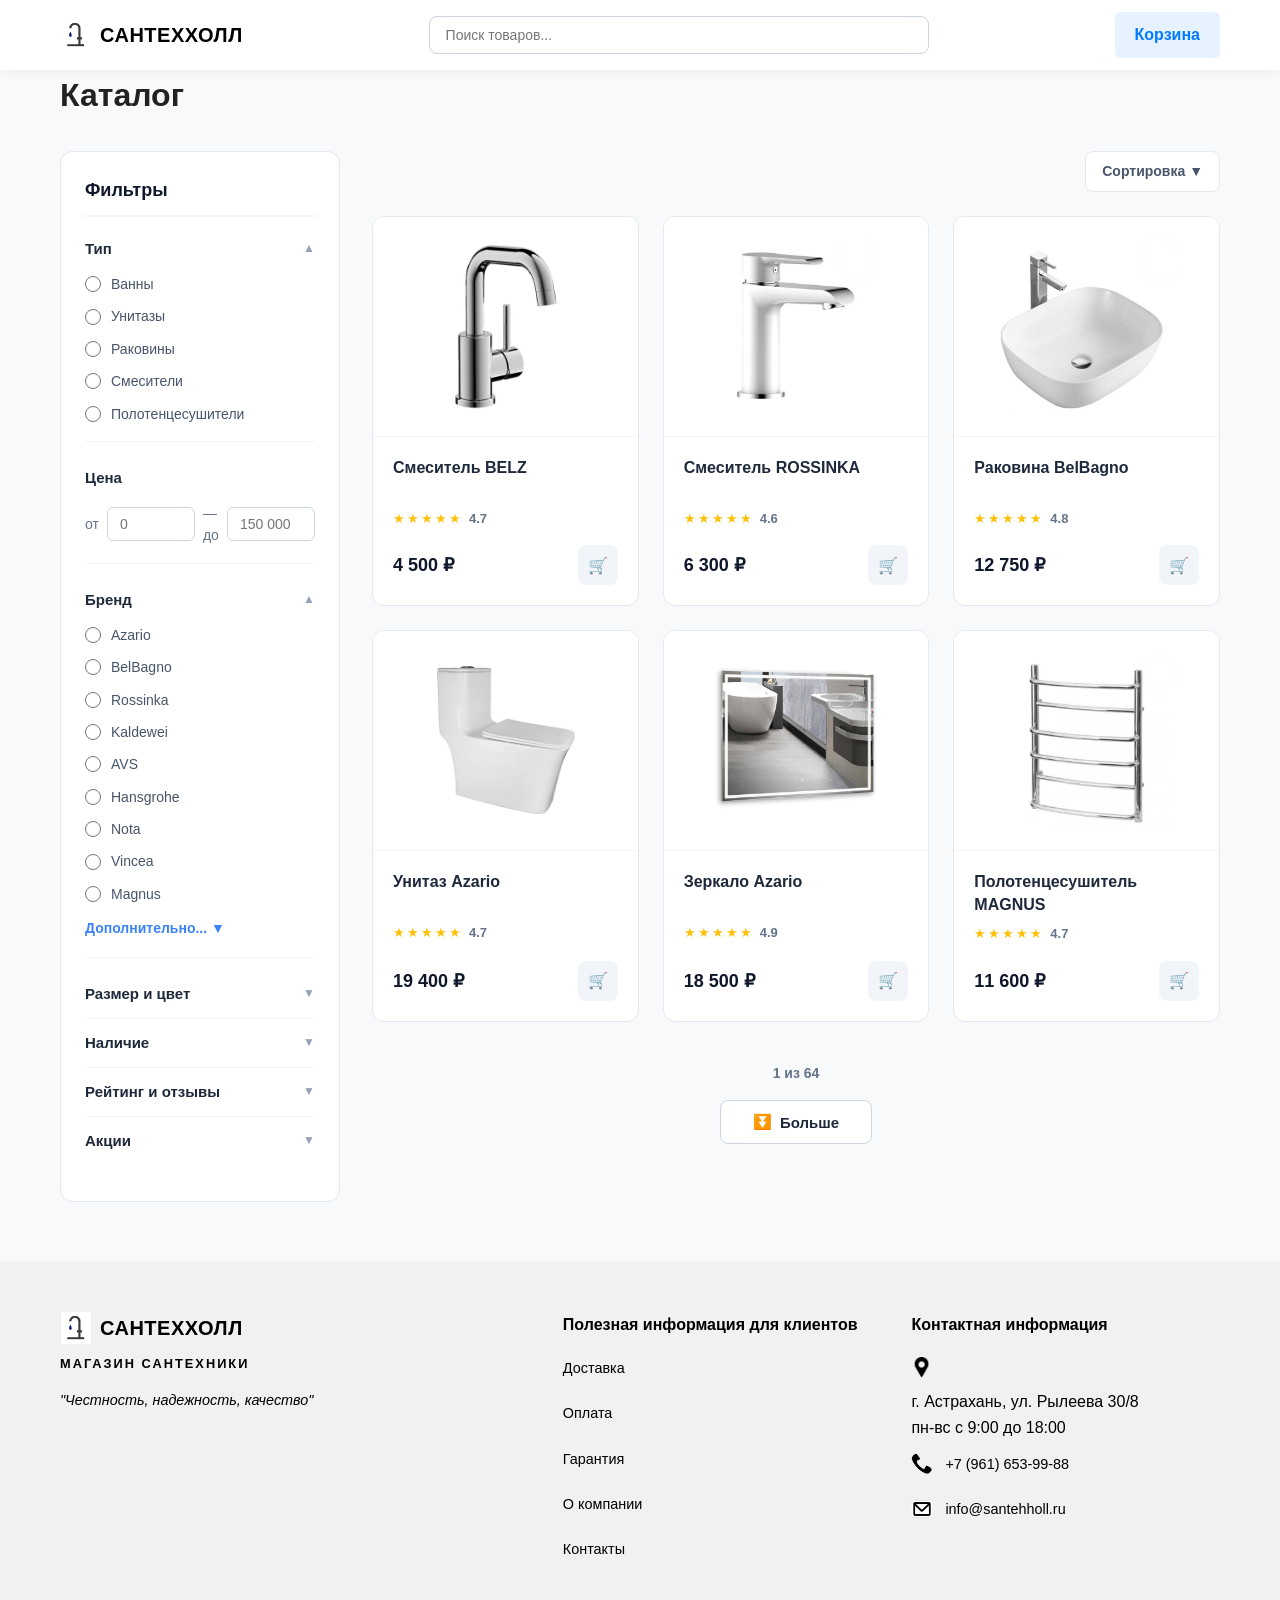
==== САНТЕХХОЛЛ/Каталог.html @ c67b384a "Add files via upload" ====
<!DOCTYPE html>
<html lang="ru">
<head>
    <meta charset="UTF-8">
    <meta name="viewport" content="width=device-width, initial-scale=1.0">
    <title>Каталог - Сантеххолл</title>
    <link rel="stylesheet" href="style.css">
</head>
<body>

    <header class="header">
        <div class="container header-inner">
            <div class="logo">
               <img src="images/Лого магазина.png" class="logo-icon" alt="Логотип">
               <span>САНТЕХХОЛЛ</span>
            </div>
            <div class="search-bar">
                <input type="text" placeholder="Поиск товаров...">
            </div>
            <a href="#" class="btn btn-cart">Корзина</a>
        </div>
    </header>

    <main class="container catalog-page">
        <h1 class="page-title">Каталог</h1>

        <div class="catalog-layout">
            <aside class="sidebar">
                <h2 class="sidebar-title">Фильтры</h2>

                <div class="filter-group">
                    <div class="filter-header">
                        <h3>Тип</h3>
                        <span class="toggle-icon">▲</span>
                    </div>
                    <ul class="filter-list">
                        <li><label><input type="radio" name="type"> Ванны</label></li>
                        <li><label><input type="radio" name="type"> Унитазы</label></li>
                        <li><label><input type="radio" name="type"> Раковины</label></li>
                        <li><label><input type="radio" name="type"> Смесители</label></li>
                        <li><label><input type="radio" name="type"> Полотенцесушители</label></li>
                    </ul>
                </div>

                <div class="filter-group">
                    <div class="filter-header">
                        <h3>Цена</h3>
                    </div>
                    <div class="price-inputs">
                        <span>от</span>
                        <input type="text" class="price-input" placeholder="0">
                        <span>— до</span>
                        <input type="text" class="price-input" placeholder="150 000">
                    </div>
                </div>

                <div class="filter-group">
                    <div class="filter-header">
                        <h3>Бренд</h3>
                        <span class="toggle-icon">▲</span>
                    </div>
                    <ul class="filter-list">
                        <li><label><input type="radio" name="brand"> Azario</label></li>
                        <li><label><input type="radio" name="brand"> BelBagno</label></li>
                        <li><label><input type="radio" name="brand"> Rossinka</label></li>
                        <li><label><input type="radio" name="brand"> Kaldewei</label></li>
                        <li><label><input type="radio" name="brand"> AVS</label></li>
                        <li><label><input type="radio" name="brand"> Hansgrohe</label></li>
                        <li><label><input type="radio" name="brand"> Nota</label></li>
                        <li><label><input type="radio" name="brand"> Vincea</label></li>
                        <li><label><input type="radio" name="brand"> Magnus</label></li>
                    </ul>
                    <a href="#" class="more-link">Дополнительно... ▼</a>
                </div>

                <div class="filter-group collapsed">
                    <div class="filter-header">
                        <h3>Размер и цвет</h3>
                        <span class="toggle-icon">▼</span>
                    </div>
                </div>
                <div class="filter-group collapsed">
                    <div class="filter-header">
                        <h3>Наличие</h3>
                        <span class="toggle-icon">▼</span>
                    </div>
                </div>
                <div class="filter-group collapsed">
                    <div class="filter-header">
                        <h3>Рейтинг и отзывы</h3>
                        <span class="toggle-icon">▼</span>
                    </div>
                </div>
                <div class="filter-group collapsed">
                    <div class="filter-header">
                        <h3>Акции</h3>
                        <span class="toggle-icon">▼</span>
                    </div>
                </div>
            </aside>

            <section class="content">
                <div class="content-header">
                    <div class="sorting">
                        Сортировка <span class="sort-icon">▼</span>
                    </div>
                </div>

                <div class="products-grid">
                    
                    <div class="product-card">
                        <img src="images/смеситель belz.png" class="product-img" alt="Смеситель BELZ">
                        <div class="product-info">
                            <div class="product-title">Смеситель BELZ</div>
                            <div class="product-rating"><span class="stars">★★★★★</span> <span class="rating-val">4.7</span></div>
                            <div class="product-bottom">
                                <div class="product-price">4 500 ₽</div>
                                <button class="cart-icon">🛒</button>
                            </div>
                        </div>
                    </div>
                    
                    <div class="product-card">
                        <img src="images/смеситель rosinka.png" class="product-img" alt="Смеситель ROSSINKA">
                        <div class="product-info">
                            <div class="product-title">Смеситель ROSSINKA</div>
                            <div class="product-rating"><span class="stars">★★★★★</span> <span class="rating-val">4.6</span></div>
                            <div class="product-bottom">
                                <div class="product-price">6 300 ₽</div>
                                <button class="cart-icon">🛒</button>
                            </div>
                        </div>
                    </div>

                    <div class="product-card">
                        <img src="images/раковина belbagno.png" class="product-img" alt="Раковина BelBagno">
                        <div class="product-info">
                            <div class="product-title">Раковина BelBagno</div>
                            <div class="product-rating"><span class="stars">★★★★★</span> <span class="rating-val">4.8</span></div>
                            <div class="product-bottom">
                                <div class="product-price">12 750 ₽</div>
                                <button class="cart-icon">🛒</button>
                            </div>
                        </div>
                    </div>

                    <div class="product-card">
                        <img src="images/унитаз azario 2.png" class="product-img" alt="Унитаз Azario">
                        <div class="product-info">
                            <div class="product-title">Унитаз Azario</div>
                            <div class="product-rating"><span class="stars">★★★★★</span> <span class="rating-val">4.7</span></div>
                            <div class="product-bottom">
                                <div class="product-price">19 400 ₽</div>
                                <button class="cart-icon">🛒</button>
                            </div>
                        </div>
                    </div>

                    <div class="product-card">
                        <img src="images/зеркало azario.png" class="product-img" alt="Зеркало Azario">
                        <div class="product-info">
                            <div class="product-title">Зеркало Azario</div>
                            <div class="product-rating"><span class="stars">★★★★★</span> <span class="rating-val">4.9</span></div>
                            <div class="product-bottom">
                                <div class="product-price">18 500 ₽</div>
                                <button class="cart-icon">🛒</button>
                            </div>
                        </div>
                    </div>

                    <div class="product-card">
                        <img src="images/полотенцесушитель magnus.png" class="product-img" alt="Полотенцесушитель MAGNUS">
                        <div class="product-info">
                            <div class="product-title">Полотенцесушитель MAGNUS</div>
                            <div class="product-rating"><span class="stars">★★★★★</span> <span class="rating-val">4.7</span></div>
                            <div class="product-bottom">
                                <div class="product-price">11 600 ₽</div>
                                <button class="cart-icon">🛒</button>
                            </div>
                        </div>
                    </div>
                </div>

                <div class="pagination-info">1 из 64</div>
                <div class="load-more-container">
                    <button class="btn-load-more">
                        <span class="load-more-icon">⏬</span> Больше
                    </button>
                </div>
            </section>
        </div>
    </main>

    <footer class="footer">
        <div class="container footer-inner">
            <div class="footer-brand">
                <div class="logo">
                    <img src="images/Лого магазина.png" class="logo-icon" alt="Логотип"> САНТЕХХОЛЛ
                </div>
                <p class="brand-desc">МАГАЗИН САНТЕХНИКИ</p>
                <p class="brand-quote">"Честность, надежность, качество"</p>
            </div>
            <div class="footer-links">
                <h4>Полезная информация для клиентов</h4>
                <ul>
                    <li><a href="#">Доставка</a></li>
                    <li><a href="#">Оплата</a></li>
                    <li><a href="#">Гарантия</a></li>
                    <li><a href="#">О компании</a></li>
                    <li><a href="#">Контакты</a></li>
                </ul>
            </div>
            <div class="footer-contacts">
                <h4>Контактная информация</h4>
                <ul>
                    <img src="images/значок 1.png" class="contact-icon" alt="Адрес">
    г. Астрахань, ул. Рылеева 30/8<br>пн-вс с 9:00 до 18:00
</li>
<li>
    <img src="images/значок 2.png" class="contact-icon" alt="Телефон">
    +7 (961) 653-99-88
</li>
<li>
    <img src="images/значок 3.png" class="contact-icon" alt="Email">
    info@santehholl.ru
</li>
                </ul>
            </div>
        </div>
    </footer>

    <script src="scripts.js"></script>
</body>
</html>
---- САНТЕХХОЛЛ/style.css ----
/* Блок 1 - Главная страница */
/* ОБЩИЕ СТИЛИ И СБРОС НАСТРОЕК */
* {
    margin: 0;
    padding: 0;
    box-sizing: border-box;
    font-family: 'Segoe UI', Tahoma, Geneva, Verdana, sans-serif;
}

body {
    background-color: #f8fafc;
    color: #334155;
    line-height: 1.5;
}

a {
    text-decoration: none;
    color: inherit;
    transition: color 0.2s ease;
}

ul {
    list-style: none;
}

.container {
    max-width: 1200px;
    margin: 0 auto;
    padding: 0 20px;
}

/* ШАПКА САЙТА */
.header {
    background-color: #ffffff;
    box-shadow: 0 1px 3px rgba(0, 0, 0, 0.05);
    position: sticky;
    top: 0;
    z-index: 100;
}

.header-inner {
    display: flex;
    justify-content: space-between;
    align-items: center;
    height: 80px;
}

.logo {
    display: flex;
    align-items: center;
    gap: 10px;
    font-size: 20px;
    font-weight: 800;
    color: #000000;
    letter-spacing: 0.5px;
}

.logo-icon {
    width: 32px;
    height: 32px;
    object-fit: contain;
}

.nav {
    display: flex;
    gap: 50px;
}

.nav a {
    font-weight: 500;
    color: #475569;
}

.nav a:hover {
    color: #3b82f6;
}

.btn {
    display: inline-flex;
    align-items: center;
    justify-content: center;
    padding: 10px 20px;
    border-radius: 6px;
    font-weight: 600;
    cursor: pointer;
    border: none;
    transition: all 0.2s ease;
}

.btn-cart {
    background-color: #3b82f6;
    color: #ffffff;
}

.btn-cart:hover {
    background-color: #2563eb;
    transform: translateY(-1px);
}

/* ГЛАВНЫЙ БАННЕР */
.hero {
    margin-top: 30px;
    margin-bottom: 40px;
    height: 350px;
    background-image: url('images/баннер.png');
    background-size: cover;
    background-position: center;
    background-repeat: no-repeat;
    border-radius: 12px;
    display: flex;
    align-items: center;
    padding: 40px;
}

.hero-content {
    max-width: 450px;
    color: #ffffff;
}

.hero-content h1 {
    font-size: 42px;
    font-weight: 800;
    margin-bottom: 20px;
    line-height: 1.2;
}

.btn-light {
    background-color: #ffffff;
    color: #1e3a8a;
}

.btn-light:hover {
    background-color: #f1f5f9;
    box-shadow: 0 4px 12px rgba(255, 255, 255, 0.2);
}

/* КАТЕГОРИИ ТОВАРОВ */
.categories {
    display: grid;
    grid-template-columns: repeat(6, 1fr);
    gap: 15px;
    margin-bottom: 50px;
}

.category-card {
    background-color: #ffffff;
    border: 1px solid #e2e8f0;
    border-radius: 10px;
    text-align: center;
    cursor: pointer;
    transition: all 0.2s ease;
    overflow: hidden;
    display: flex;
    flex-direction: column;
    justify-content: space-between;
    padding: 0 0 12px 0;
    aspect-ratio: 1 / 1;
}

.category-card:hover {
    border-color: #3b82f6;
    box-shadow: 0 4px 12px rgba(59, 130, 246, 0.08);
    transform: translateY(-2px);
}

.category-img {
    width: 100%;
    height: 75%;
    object-fit: cover;
    background-color: #f8fafc;
}

.category-card span {
    font-size: 14px;
    font-weight: 600;
    color: #1e293b;
    padding: 0 5px;
    display: block;
}

/* ГЛАВНАЯ СТРАНИЦА - СЕКЦИИ ТОВАРОВ */
.products-section {
    margin-bottom: 50px;
}

.frequently-bought {
    background-color: #3b82f6;
    padding: 35px 30px;
    border-radius: 12px;
    margin-bottom: 50px;
}

.section-title {
    font-size: 24px;
    font-weight: 700;
    color: #0f172a;
    margin-bottom: 25px;
}

.frequently-bought .section-title {
    color: #ffffff;
}

.products-section .products-grid {
    display: grid;
    grid-template-columns: repeat(4, 1fr);
    gap: 24px;
}

.frequently-bought .products-grid {
    display: grid;
    grid-template-columns: repeat(4, 1fr);
    gap: 24px;
}

.product-card {
    background-color: #ffffff;
    border: 1px solid #e2e8f0;
    border-radius: 12px;
    overflow: hidden;
    display: flex;
    flex-direction: column;
    transition: all 0.3s ease;
}

.product-card-link {
    text-decoration: none;
    color: inherit;
    display: flex;
    flex-direction: column;
    height: 100%;
}

.product-card:hover {
    transform: translateY(-4px);
    box-shadow: 0 10px 20px rgba(15, 23, 42, 0.05);
    border-color: #cbd5e1;
}

.product-img {
    width: 100%;
    height: 200px;
    object-fit: contain;
    padding: 15px;
    background-color: #ffffff;
    border-bottom: 1px solid #f1f5f9;
}

.product-info {
    padding: 15px;
    display: flex;
    flex-direction: column;
    flex-grow: 1;
}

/* ЕДИНОЕ ПРАВИЛО ДЛЯ ВСЕХ КАРТОЧЕК */
.product-card .product-title,
.product-card-link .product-title {
    font-size: 1.0rem;     
    font-weight: 600;
    color: #1e293b;
    margin-bottom: 8px;
    line-height: 1.4;
    white-space: normal;
    word-wrap: break-word;
    overflow-wrap: break-word;
}

.product-rating {
    display: flex;
    align-items: center;
    gap: 6px;
    font-size: 12px;
    margin-bottom: 12px;
}

.stars {
    color: #f59e0b;
    letter-spacing: 1px;
}

.rating-val {
    color: #64748b;
    font-weight: 600;
}

.product-bottom {
    display: flex;
    justify-content: space-between;
    align-items: center;
    margin-top: auto;
}

.product-price {
    font-size: 16px;
    font-weight: 700;
    color: #0f172a;
}

.cart-icon {
    background-color: #f1f5f9;
    border: none;
    width: 36px;
    height: 36px;
    border-radius: 8px;
    display: flex;
    align-items: center;
    justify-content: center;
    cursor: pointer;
    font-size: 14px;
    transition: all 0.2s ease;
}

.cart-icon:hover {
    background-color: #3b82f6;
    color: #ffffff;
}

/* ПОДВАЛ САЙТА */
.footer {
    background-color: #F2F0F0;
    color: #000000;  
    padding: 60px 0 40px 0;
    margin-top: 80px;
}

.footer-inner {
    display: grid;
    grid-template-columns: 1.2fr 1fr 1fr;
    gap: 50px;
}

.footer-brand .logo {
    color: #000000;  
    margin-bottom: 15px;
}

.brand-desc {
    font-size: 12px;
    text-transform: uppercase;
    letter-spacing: 2px;
    color: #000000;  
    font-weight: 700;
    margin-bottom: 10px;
}

.brand-quote {
    font-style: italic;
    font-size: 14px;
    color: #000000;  
}

.footer h4 {
    color: #000000; 
    font-size: 16px;
    font-weight: 600;
    margin-bottom: 20px;
}

.footer ul {
    display: flex;
    flex-direction: column;
    gap: 12px;
}

.footer ul li {
    font-size: 14px;
    line-height: 1.6;
    color: #000000;  
}

.footer-links a:hover {
    color: #000000;  
    padding-left: 4px;
}

/* АДАПТИВНОСТЬ */
@media (max-width: 992px) {
    .products-section .products-grid {
        grid-template-columns: repeat(2, 1fr);
    }
    .frequently-bought .products-grid {
        grid-template-columns: repeat(2, 1fr);
    }
    .categories {
        grid-template-columns: repeat(3, 1fr);
    }
}

@media (max-width: 768px) {
    .products-section .products-grid {
        grid-template-columns: repeat(2, 1fr);
        gap: 16px;
    }
    .frequently-bought .products-grid {
        grid-template-columns: repeat(2, 1fr);
        gap: 16px;
    }
    .categories {
        grid-template-columns: repeat(2, 1fr);
    }
    .frequently-bought {
        padding: 20px 15px;
    }
    .footer-inner {
        grid-template-columns: 1fr;
        gap: 30px;
    }
    .header-inner {
        flex-direction: column;
        height: auto;
        padding: 15px 0;
        gap: 15px;
    }
    .hero {
        height: 250px;
        padding: 20px;
    }
    .hero-content h1 {
        font-size: 28px;
    }
}

@media (max-width: 576px) {
    .products-section .products-grid {
        grid-template-columns: 1fr;
    }
    .frequently-bought .products-grid {
        grid-template-columns: 1fr;
    }
}


/* Стили для иконок в контактах footer */
.contact-icon {
    width: 20px;
    height: 20px;
    margin-right: 10px;
    vertical-align: middle;
    object-fit: contain;
}

/* Для мобильных устройств можно уменьшить размер */
@media (max-width: 768px) {
    .contact-icon {
        width: 18px;
        height: 18px;
        margin-right: 8px;
    }
}


/* ИСПРАВЛЕНИЕ ДЛЯ КОНТАКТОВ ИКОНКИ */
.footer .footer-contacts ul li {
    display: flex !important;
    align-items: flex-start !important;
    gap: 12px !important;
}

/* Иконки */
.footer .footer-contacts ul li img.contact-icon {
    width: 22px !important;
    height: 22px !important;
    flex-shrink: 0 !important;
    margin: 0 !important;
}


.footer .footer-contacts ul li {
    color: #000000 !important;
    flex-wrap: wrap !important; 
}

/* Выравнивание иконки с первой строкой многострочного адреса */
.footer .footer-contacts ul li:first-child {
    align-items: flex-start !important;
}

.footer .footer-contacts ul li:first-child img {
    margin-top: 3px !important;
}

.footer .footer-contacts ul {
    padding-left: 0 !important;
}

/* ПРИНУДИТЕЛЬНЫЙ ЦВЕТ ДЛЯ ЛОГОТИПА */
.logo,
.header .logo,
.footer-brand .logo {
    color: #000000 !important;  
}

/* ПРИНУДИТЕЛЬНЫЙ РАЗМЕР ШРИФТА ДЛЯ ЗАГОЛОВКОВ FOOTER */
.footer h4 {
    font-size: 16px !important;  
}



/* Блок 2 - Каталог */
/* ОБЩИЕ СТИЛИ И БАЗОВЫЕ НАСТРОЙКИ */
* {
    margin: 0;
    padding: 0;
    box-sizing: border-box;
    font-family: 'Segoe UI', Tahoma, Geneva, Verdana, sans-serif;
}

body {
    background-color: #f8fafc;
    color: #334155;
    line-height: 1.5;
}

a {
    text-decoration: none;
    color: inherit;
    transition: color 0.2s ease;
}

ul {
    list-style: none;
}

.container {
    max-width: 1200px;
    margin: 0 auto;
    padding: 0 20px;
}

/* ШАПКА САЙТА */
.header {
    background-color: #ffffff;
    box-shadow: 0 1px 3px rgba(0, 0, 0, 0.05);
    position: sticky;
    top: 0;
    z-index: 100;
}

.header-inner {
    display: flex;
    justify-content: space-between;
    align-items: center;
    height: 80px;
    gap: 20px;
}

.logo {
    display: flex;
    align-items: center;
    gap: 10px;
    font-size: 20px;
    font-weight: 800;
    color: #0f172a;
    letter-spacing: 0.5px;
    flex-shrink: 0;
}

.logo-icon {
    width: 32px;
    height: 32px;
    object-fit: contain;
}

/* Строка поиска */
.search-bar {
    flex-grow: 1;
    max-width: 500px;
}

.search-bar input {
    width: 100%;
    padding: 10px 16px;
    border: 1px solid #cbd5e1;
    border-radius: 8px;
    font-size: 14px;
    outline: none;
    transition: border-color 0.2s ease;
}

.search-bar input:focus {
    border-color: #3b82f6;
}

/* Кнопка Корзины */
.btn-cart {
    display: inline-flex;
    align-items: center;
    justify-content: center;
    padding: 10px 24px;
    background-color: #3b82f6;
    color: #ffffff;
    border-radius: 6px;
    font-weight: 600;
    cursor: pointer;
    transition: all 0.2s ease;
}

.btn-cart:hover {
    background-color: #2563eb;
    transform: translateY(-1px);
}

/* СТРУКТУРА СТРАНИЦЫ КАТАЛОГА */
.catalog-page {
    padding-top: 30px;
    padding-bottom: 60px;
}

.page-title {
    font-size: 32px;
    font-weight: 800;
    color: #0f172a;
    margin-bottom: 30px;
}

/* Двухколоночный грид: Фильтры и Контент */
.catalog-layout {
    display: grid;
    grid-template-columns: 280px 1fr;
    gap: 32px;
    align-items: start;
}

/* БОКОВАЯ ПАНЕЛЬ С ФИЛЬТРАМИ */
.sidebar {
    background-color: #ffffff;
    border: 1px solid #e2e8f0;
    border-radius: 12px;
    padding: 24px;
}

.sidebar-title {
    font-size: 18px;
    font-weight: 700;
    color: #0f172a;
    margin-bottom: 20px;
    padding-bottom: 10px;
    border-bottom: 2px solid #f1f5f9;
}

.filter-group {
    margin-bottom: 24px;
    padding-bottom: 16px;
    border-bottom: 1px solid #f1f5f9;
}

.filter-group:last-child {
    margin-bottom: 0;
    padding-bottom: 0;
    border-bottom: none;
}

.filter-header {
    display: flex;
    justify-content: space-between;
    align-items: center;
    margin-bottom: 12px;
    cursor: pointer;
}

.filter-header h3 {
    font-size: 15px;
    font-weight: 600;
    color: #1e293b;
}

.toggle-icon {
    font-size: 12px;
    color: #94a3b8;
}

.filter-list {
    display: flex;
    flex-direction: column;
    gap: 10px;
}

.filter-list label {
    display: flex;
    align-items: center;
    gap: 10px;
    font-size: 14px;
    color: #475569;
    cursor: pointer;
}

.filter-list input[type="radio"] {
    width: 16px;
    height: 16px;
    accent-color: #3b82f6; 
}

/* Поля для фильтрации цен */
.price-inputs {
    display: flex;
    align-items: center;
    gap: 8px;
    font-size: 14px;
    color: #64748b;
}

.price-input {
    width: 100%;
    padding: 8px 12px;
    border: 1px solid #cbd5e1;
    border-radius: 6px;
    font-size: 14px;
    outline: none;
    color: #334155;
}

.price-input:focus {
    border-color: #3b82f6;
}

.more-link {
    display: inline-block;
    margin-top: 12px;
    font-size: 13px;
    font-weight: 600;
    color: #3b82f6;
}

.more-link:hover {
    color: #2563eb;
}

/* Стили для свернутых фильтров */
.filter-group.collapsed {
    padding-bottom: 12px;
    margin-bottom: 12px;
}

.filter-group.collapsed .filter-header {
    margin-bottom: 0;
}

/* ОСНОВНАЯ ЗОНА И КАРТОЧКИ ТОВАРОВ */
.content-header {
    display: flex;
    justify-content: flex-end;
    margin-bottom: 24px;
}

.sorting {
    font-size: 14px;
    font-weight: 600;
    color: #475569;
    background-color: #ffffff;
    padding: 8px 16px;
    border: 1px solid #e2e8f0;
    border-radius: 8px;
    cursor: pointer;
}

/* Сетка товаров в каталоге — строго по 3 в ряд */
.products-grid {
    display: grid;
    grid-template-columns: repeat(3, 1fr);
    gap: 24px;
}

/* Карточка товара */
.product-card {
    background-color: #ffffff;
    border: 1px solid #e2e8f0;
    border-radius: 12px;
    overflow: hidden;
    display: flex;
    flex-direction: column;
    transition: all 0.3s ease;
}

.product-card:hover {
    transform: translateY(-4px);
    box-shadow: 0 10px 20px rgba(15, 23, 42, 0.05);
    border-color: #cbd5e1;
}

/* Настройки изображений товаров */
.product-img {
    width: 100%;
    height: 220px;
    object-fit: contain;
    padding: 20px;
    background-color: #ffffff;
    border-bottom: 1px solid #f1f5f9;
}

.product-info {
    padding: 20px;
    display: flex;
    flex-direction: column;
    flex-grow: 1;
}

.product-title {
    font-size: 15px;
    font-weight: 600;
    color: #1e293b;
    margin-bottom: 8px;
    min-height: 44px;
    display: -webkit-box;
    line-clamp: 2;
    -webkit-line-clamp: 2;
    -webkit-box-orient: vertical;
    overflow: hidden;
}

.product-rating {
    display: flex;
    align-items: center;
    gap: 6px;
    font-size: 13px;
    margin-bottom: 16px;
}

.stars {
    color: #f59e0b;
    letter-spacing: 1px;
}

.rating-val {
    color: #64748b;
    font-weight: 600;
}

.product-bottom {
    display: flex;
    justify-content: space-between;
    align-items: center;
    margin-top: auto;
}

.product-price {
    font-size: 18px;
    font-weight: 700;
    color: #0f172a;
}

.cart-icon {
    background-color: #f1f5f9;
    border: none;
    width: 40px;
    height: 40px;
    border-radius: 8px;
    display: flex;
    align-items: center;
    justify-content: center;
    cursor: pointer;
    font-size: 16px;
    transition: all 0.2s ease;
}

.cart-icon:hover {
    background-color: #3b82f6;
    color: #ffffff;
}

/* ПАГИНАЦИЯ И КНОПКА "БОЛЬШЕ" */
.pagination-info {
    text-align: center;
    margin-top: 40px;
    font-size: 14px;
    color: #64748b;
    font-weight: 600;
}

.load-more-container {
    display: flex;
    justify-content: center;
    margin-top: 16px;
}

.btn-load-more {
    display: inline-flex;
    align-items: center;
    gap: 8px;
    background-color: #ffffff;
    border: 1px solid #cbd5e1;
    padding: 12px 32px;
    border-radius: 8px;
    font-size: 15px;
    font-weight: 600;
    color: #1e293b;
    cursor: pointer;
    transition: all 0.2s ease;
}

.btn-load-more:hover {
    border-color: #3b82f6;
    color: #3b82f6;
    background-color: #f8fafc;
}

/* ПОДВАЛ САЙТА  */
.footer {
    background-color: #F2F0F0;
    color: #94a3b8;
    padding: 60px 0 40px 0;
    margin-top: 80px;
}

.footer-inner {
    display: grid;
    grid-template-columns: 1.2fr 1fr 1fr;
    gap: 50px;
}

.footer-brand .logo {
    color: #ffffff;
    margin-bottom: 15px;
}

.brand-desc {
    font-size: 12px;
    text-transform: uppercase;
    letter-spacing: 2px;
    color: #ffffff; 
    font-weight: 700;
    margin-bottom: 10px;
}

.brand-quote {
    font-style: italic;
    font-size: 14px;
    color: #64748b;
}

.footer h4 {
    color: #ffffff;
    font-size: 16px;
    font-weight: 600;
    margin-bottom: 20px;
}

.footer ul {
    display: flex;
    flex-direction: column;
    gap: 12px;
}

.footer ul li {
    font-size: 14px;
    line-height: 1.6;
}

.footer-links a:hover {
    color: #ffffff;
    padding-left: 4px;
}

/* АДАПТИВНОСТЬ ДЛЯ МОБИЛЬНЫХ СТРОЙСТВ */
@media (max-width: 1024px) {
    .catalog-layout {
        grid-template-columns: 240px 1fr; 
        gap: 20px;
    }
    .products-grid {
        grid-template-columns: repeat(2, 1fr); 
    }
}

@media (max-width: 768px) {
    .catalog-layout {
        grid-template-columns: 1fr; 
    }
    .header-inner {
        flex-direction: column;
        height: auto;
        padding: 15px 0;
        gap: 15px;
    }
    .search-bar {
        width: 100%;
    }
    .footer-inner {
        grid-template-columns: 1fr;
        gap: 30px;
    }
}



/* Блок 3 - Корзина */
/* ОБЩИЕ СТИЛИ И БАЗОВЫЕ НАСТРОЙКИ */
* {
    margin: 0;
    padding: 0;
    box-sizing: border-box;
    font-family: 'Segoe UI', Tahoma, Geneva, Verdana, sans-serif;
}

body {
    background-color: #f8fafc;
    color: #334155;
    line-height: 1.5;
}

a {
    text-decoration: none;
    color: inherit;
    transition: color 0.2s ease;
}

ul {
    list-style: none;
}

.container {
    max-width: 1200px;
    margin: 0 auto;
    padding: 0 20px;
}

/* ШАПКА САЙТА */
.header {
    background-color: #ffffff;
    box-shadow: 0 1px 3px rgba(0, 0, 0, 0.05);
    position: sticky;
    top: 0;
    z-index: 100;
}

.header-inner {
    display: flex;
    justify-content: space-between;
    align-items: center;
    height: 80px;
}

.logo {
    display: flex;
    align-items: center;
    gap: 10px;
    font-size: 20px;
    font-weight: 800;
    color: #0f172a;
    letter-spacing: 0.5px;
}

.logo-icon {
    width: 32px;
    height: 32px;
    object-fit: contain;
}

.nav {
    display: flex;
    gap: 30px;
}

.nav a {
    font-weight: 500;
    color: #475569;
}

.nav a:hover {
    color: #3b82f6;
}

.btn {
    display: inline-flex;
    align-items: center;
    justify-content: center;
    padding: 10px 20px;
    border-radius: 6px;
    font-weight: 600;
    cursor: pointer;
    border: none;
    transition: all 0.2s ease;
}

.btn-cart {
    background-color: #3b82f6;
    color: #ffffff;
}

.btn-cart:hover {
    background-color: #2563eb;
}

/* СТРАНИЦА КОРЗИНЫ */
.cart-page {
    padding-top: 40px;
    padding-bottom: 60px;
}

.page-title {
    font-size: 32px;
    font-weight: 800;
    color: #0f172a;
}

/* Заголовки над списком */
.cart-header {
    display: flex;
    justify-content: space-between;
    align-items: flex-end;
    margin-bottom: 20px;
    border-bottom: 2px solid #e2e8f0;
    padding-bottom: 15px;
}

.cart-header-labels {
    display: flex;
    font-size: 14px;
    font-weight: 600;
    color: #64748b;
}

/* Выравнивание шапки по колонкам */
.label-qty { width: 100px; text-align: center; }
.label-total { width: 120px; text-align: right; }

/* Список товаров */
.cart-items-list {
    background-color: #ffffff;
    border: 1px solid #e2e8f0;
    border-radius: 12px;
    padding: 10px 24px;
    margin-bottom: 50px;
}

/* Строка товара */
.cart-item {
    display: grid;
    grid-template-columns: 80px 1fr 120px 100px 120px;
    align-items: center;
    padding: 20px 0;
    border-bottom: 1px solid #f1f5f9;
}

.cart-item:last-child {
    border-bottom: none;
}

.cart-item-img {
    width: 64px;
    height: 64px;
    object-fit: contain;
    background-color: #ffffff;
}

.cart-item-title {
    font-size: 16px;
    font-weight: 600;
    color: #1e293b;
    padding-right: 20px;
}

.cart-item-price {
    font-size: 15px;
    color: #64748b;
}

.cart-item-qty {
    font-size: 15px;
    font-weight: 600;
    color: #0f172a;
    text-align: center;
}

.cart-item-total {
    font-size: 18px;
    font-weight: 700;
    color: #0f172a;
    text-align: right;
}

/* КАРУСЕЛЬ ТОВАРОВ "ЧАСТО ПОКУПАЮТ ВМЕСТЕ" */
.frequently-bought-carousel {
    margin-bottom: 50px;
}

.carousel-header {
    display: flex;
    justify-content: space-between;
    align-items: center;
    margin-bottom: 24px;
}

.carousel-header h2 {
    font-size: 22px;
    font-weight: 700;
    color: #0f172a;
}

.more-link {
    font-size: 14px;
    font-weight: 600;
    color: #3b82f6;
}

.more-link:hover {
    color: #2563eb;
}

/* Сетка на 5 уменьшенных карточек в ряд */
.carousel-grid {
    display: grid;
    grid-template-columns: repeat(5, 1fr);
    gap: 16px;
}

.product-card-small {
    background-color: #ffffff;
    border: 1px solid #e2e8f0;
    border-radius: 10px;
    padding: 16px;
    display: flex;
    flex-direction: column;
    transition: all 0.2s ease;
}

.product-card-small:hover {
    transform: translateY(-2px);
    box-shadow: 0 4px 12px rgba(15, 23, 42, 0.05);
    border-color: #cbd5e1;
}

.product-card-small .product-img {
    width: 100%;
    height: 120px;
    object-fit: contain;
    margin-bottom: 12px;
}

.product-card-small .product-title {
    font-size: 14px;
    font-weight: 600;
    color: #1e293b;
    margin-bottom: 6px;
    display: -webkit-box;
    line-clamp: 2;
    -webkit-line-clamp: 2;
    -webkit-box-orient: vertical;
    overflow: hidden;
    min-height: 42px;
}

.product-card-small .product-rating {
    display: flex;
    align-items: center;
    gap: 4px;
    font-size: 11px;
    margin-bottom: 12px;
}

.stars { color: #f59e0b; }
.rating-val { color: #64748b; font-weight: 600; }

.product-card-small .product-bottom {
    display: flex;
    justify-content: space-between;
    align-items: center;
    margin-top: auto;
}

.product-card-small .product-price {
    font-size: 15px;
    font-weight: 700;
    color: #0f172a;
}

.product-card-small .cart-icon {
    background-color: #f1f5f9;
    border: none;
    width: 32px;
    height: 32px;
    border-radius: 6px;
    cursor: pointer;
    display: flex;
    align-items: center;
    justify-content: center;
    font-size: 13px;
    transition: all 0.2s ease;
}

.product-card-small .cart-icon:hover {
    background-color: #3b82f6;
    color: #ffffff;
}

/* СЕКЦИЯ ОФОРМЛЕНИЯ ЗАКАЗА И КАРТА */
.checkout-section {
    display: grid;
    grid-template-columns: 1fr 1fr;
    gap: 32px;
    align-items: start;
}

/* Окно подсчета итогов */
.summary-box {
    background-color: #ffffff;
    border: 1px solid #e2e8f0;
    border-radius: 12px;
    padding: 30px;
}

.summary-row {
    display: flex;
    justify-content: space-between;
    align-items: center;
    padding: 14px 0;
    border-bottom: 1px solid #f1f5f9;
}

.summary-label {
    font-size: 15px;
    color: #64748b;
    font-weight: 500;
}

.summary-value {
    font-size: 16px;
    font-weight: 600;
    color: #0f172a;
}

.delivery-info {
    font-size: 14px;
    color: #3b82f6;
}

.total-row {
    border-bottom: none;
    margin-bottom: 20px;
    padding-top: 20px;
}

.total-row .summary-label {
    font-size: 20px;
    font-weight: 700;
    color: #0f172a;
}

.total-row .summary-value {
    font-size: 24px;
    font-weight: 800;
    color: #3b82f6;
}

.btn-checkout {
    width: 100%;
    padding: 16px;
    background-color: #3b82f6;
    color: #ffffff;
    font-size: 16px;
    border-radius: 8px;
}

.btn-checkout:hover {
    background-color: #2563eb;
}

/* Контейнер для реальной карты */
.map-container {
    height: 100%;
    min-height: 280px;
    border-radius: 12px;
    overflow: hidden;
    border: 1px solid #e2e8f0;
}

/* Изображение карты */
.map-image {
    width: 100%;
    height: 100%;
    min-height: 280px;
    object-fit: cover;
    display: block;
}

/* ПОДВАЛ САЙТА */
.footer {
    background-color: #F2F0F0;
    color: #94a3b8;
    padding: 60px 0 40px 0;
    margin-top: 80px;
}

.footer-inner {
    display: grid;
    grid-template-columns: 1.2fr 1fr 1fr;
    gap: 50px;
}

.footer-brand .logo {
    color: #ffffff;
    margin-bottom: 15px;
}

.brand-desc {
    font-size: 12px;
    text-transform: uppercase;
    letter-spacing: 2px;
    color: #ffffff;
    font-weight: 700;
    margin-bottom: 10px;
}

.brand-quote {
    font-style: italic;
    font-size: 14px;
    color: #64748b;
}

.footer h4 {
    color: #ffffff;
    font-size: 16px;
    font-weight: 600;
    margin-bottom: 20px;
}

.footer ul {
    display: flex;
    flex-direction: column;
    gap: 12px;
}

.footer ul li {
    font-size: 14px;
    line-height: 1.6;
}

.footer-links a:hover {
    color: #ffffff;
    padding-left: 4px;
}

/* АДАПТИВНОСТЬ */
@media (max-width: 1024px) {
    .carousel-grid {
        grid-template-columns: repeat(3, 1fr);
    }
    .checkout-section {
        grid-template-columns: 1fr;
    }
}

@media (max-width: 768px) {
    .cart-header-labels {
        display: none;
    }
    .cart-item {
        grid-template-columns: 64px 1fr;
        gap: 12px;
        padding: 15px 0;
    }
    .cart-item-price, .cart-item-qty {
        grid-column: 2;
        text-align: left;
    }
    .cart-item-total {
        grid-column: 2;
        text-align: left;
        margin-top: 4px;
    }
    .carousel-grid {
        grid-template-columns: repeat(2, 1fr);
    }
    .header-inner {
        flex-direction: column;
        height: auto;
        padding: 15px 0;
        gap: 15px;
    }
    .footer-inner {
        grid-template-columns: 1fr;
        gap: 30px;
    }
}



/* Блок 4 - Карточка товара */
/* Базовые настройки и шрифты */
* {
    margin: 0;
    padding: 0;
    box-sizing: border-box;
}

body {
    font-family: 'Segoe UI', Tahoma, Geneva, Verdana, sans-serif;
    color: #333;
    background-color: #f8f9fa;
    line-height: 1.6;
}

a {
    text-decoration: none;
    color: inherit;
    transition: color 0.2s ease;
}

/* Сетка и контейнеры */
.container {
    max-width: 1200px;
    margin: 0 auto;
    padding: 0 20px;
}

/* Шапка сайта */
.header {
    background-color: #ffffff;
    box-shadow: 0 2px 10px rgba(0,0,0,0.05);
    position: sticky;
    top: 0;
    z-index: 100;
}

.header-inner {
    display: flex;
    justify-content: space-between;
    align-items: center;
    height: 70px;
}

.logo {
    font-weight: 700;
    font-size: 1.25rem;
    color: #007bff;
    display: flex;
    align-items: center;
    gap: 8px;
}

.nav {
    display: flex;
    gap: 25px;
}

.nav a {
    font-weight: 500;
    color: #555;
}

.nav a:hover {
    color: #007bff;
}

/* Кнопки */
.btn {
    display: inline-flex;
    align-items: center;
    justify-content: center;
    padding: 10px 20px;
    border-radius: 6px;
    font-weight: 600;
    cursor: pointer;
    border: none;
    transition: background 0.2s, transform 0.1s;
}

.btn:active {
    transform: scale(0.98);
}

.btn-cart {
    background-color: #e6f2ff;
    color: #007bff;
}

.btn-cart:hover {
    background-color: #d0e7ff;
}

/* Главный блок товара */
.product-page {
    margin-top: 30px;
    margin-bottom: 60px;
}

.product-essential {
    display: grid;
    grid-template-columns: 1fr 1fr;
    gap: 40px;
    background: #fff;
    padding: 30px;
    border-radius: 12px;
    box-shadow: 0 4px 20px rgba(0,0,0,0.02);
}

/* Левая колонка информации */
.product-title {
    font-size: 2rem;
    margin-bottom: 12px;
    color: #222;
}

.product-rating-row {
    display: flex;
    align-items: center;
    gap: 10px;
    margin-bottom: 20px;
}

.stars {
    color: #ffc107;
    letter-spacing: 2px;
}

.rating-value {
    font-weight: 700;
    background: #fff8e1;
    color: #ffb300;
    padding: 2px 6px;
    border-radius: 4px;
    font-size: 0.9rem;
}

.reviews-link {
    color: #007bff;
    font-size: 0.9rem;
}

.reviews-link:hover {
    text-decoration: underline;
}

.product-price-row {
    margin-bottom: 25px;
}

.price {
    font-size: 2.2rem;
    font-weight: 700;
    color: #111;
}

.product-actions {
    display: flex;
    gap: 15px;
    margin-bottom: 35px;
}

.btn-primary-cart {
    flex: 2;
    background-color: #007bff;
    color: white;
    padding: 15px;
    font-size: 1.1rem;
}

.btn-primary-cart:hover {
    background-color: #0056b3;
}

.btn-secondary-oneclick {
    flex: 1;
    background-color: #f1f3f5;
    color: #333;
    padding: 15px;
}

.btn-secondary-oneclick:hover {
    background-color: #e2e6ea;
}

/* Характеристики и заголовки */
.characteristics-section h2, 
.description-box h2,
.section-heading {
    font-size: 1.3rem;
    margin-bottom: 15px;
    color: #222;
    padding-left: 0; 
}

.specs-table {
    width: 100%;
    border-collapse: collapse;
}

.specs-table tr {
    border-bottom: 1px dashed #e9ecef;
}

.specs-table td {
    padding: 10px 0;
    font-size: 0.95rem;
}

.specs-table td:first-child {
    color: #777;
}

.specs-table td:last-child {
    font-weight: 500;
    text-align: right;
}

/* Правая медиа-колонка */
.main-image-box {
    background-color: #ffffff;
    border: 1px solid #e9ecef;
    border-radius: 8px;
    overflow: hidden;
    height: 400px;
    display: flex;
    align-items: center;
    justify-content: center;
    margin-bottom: 30px;
    padding: 20px;
}

.product-main-img {
    max-width: 100%;
    max-height: 100%;
    object-fit: contain;
}

.description-box p {
    color: #555;
    font-size: 0.95rem;
    text-align: justify;
}

/* Дополнительные блоки (Рекомендации и FAQ) */
.product-additional-sections {
    margin-top: 40px;
    display: grid;
    grid-template-columns: 2fr 1fr;
    gap: 40px;
}

/* Карточки рекомендаций */
.small-products-grid {
    display: grid;
    grid-template-columns: repeat(auto-fill, minmax(170px, 1fr));
    gap: 15px;
}

.product-card-small {
    background: #fff;
    padding: 15px;
    border-radius: 8px;
    border: 1px solid #e9ecef;
    display: flex;
    flex-direction: column;
}

.card-img-wrapper {
    height: 120px;
    display: flex;
    align-items: center;
    justify-content: center;
    margin-bottom: 10px;
}

.card-img {
    max-width: 100%;
    max-height: 100%;
    object-fit: contain;
}

.card-title {
    font-size: 0.85rem;
    font-weight: 600;
    margin-bottom: 5px;
    height: 36px;
    overflow: hidden;
    display: -webkit-box;
    line-clamp: 2;
    -webkit-line-clamp: 2;
    -webkit-box-orient: vertical;
}

.card-rating {
    font-size: 0.75rem;
    color: #ffc107;
    margin-bottom: 10px;
}

.card-rating span {
    color: #777;
    margin-left: 3px;
}

.card-bottom {
    display: flex;
    justify-content: space-between;
    align-items: center;
    margin-top: auto;
}

.card-price {
    font-weight: 700;
    font-size: 0.95rem;
}

.card-cart-btn {
    background: #e6f2ff;
    border: none;
    padding: 6px 10px;
    border-radius: 4px;
    cursor: pointer;
    color: #007bff;
}

.card-cart-btn:hover {
    background: #007bff;
    color: #fff;
}

/* FAQ и Рекомендации справа */
.faq-block, .guides-block {
    background: #fff;
    padding: 20px;
    border-radius: 8px;
    border: 1px solid #e9ecef;
    margin-bottom: 20px;
}

.blue-link-row, .guide-link-item {
    display: flex;
    justify-content: space-between;
    align-items: center;
    color: #007bff;
    font-size: 0.9rem;
    padding: 8px 0;
}

.guide-link-item {
    border-bottom: 1px solid #f1f3f5;
    color: #444;
}

.guide-link-item:hover {
    color: #007bff;
}

.arrow {
    color: #aaa;
}

/* Подвал (Footer) */
.footer {
    background-color: #212529;
    background-color: #F2F0F0;
    color: #f8f9fa;
    padding: 50px 0;
    margin-top: 60px;
}

.footer-inner {
    display: grid;
    grid-template-columns: 1.5fr 1fr 1fr;
    gap: 40px;
}

.footer-brand .logo {
    color: #fff;
    margin-bottom: 10px;
}

.brand-desc {
    font-size: 0.8rem;
    letter-spacing: 2px;
    color: #868e96;
    margin-bottom: 15px;
}

.brand-quote {
    font-style: italic;
    color: #adb5bd;
    font-size: 0.9rem;
}

.footer-inner h4 {
    margin-bottom: 20px;
    font-size: 1rem;
    color: #fff;
}

.footer-inner ul {
    list-style: none;
}

.footer-inner ul li {
    margin-bottom: 10px;
    font-size: 0.9rem;
    color: #ced4da;
}

.footer-links ul li a:hover {
    color: #007bff;
}

/* Адаптивность для мобильных */
@media (max-width: 992px) {
    .product-essential {
        grid-template-columns: 1fr;
    }
    .product-additional-sections {
        grid-template-columns: 1fr;
    }
    .footer-inner {
        grid-template-columns: 1fr;
        gap: 30px;
    }
}




/* Блок 5 - О компании */
/* Стили для страницы "О компании" */

.about-page {
    margin-top: 30px;
    margin-bottom: 60px;
}

.page-title {
    font-size: 2rem;
    margin-bottom: 30px;
    color: #222;
}

/* Описание компании */
.about-description-box {
    background: #fff;
    padding: 30px;
    border-radius: 12px;
    box-shadow: 0 4px 20px rgba(0,0,0,0.02);
    margin-bottom: 40px;
    color: #555;
    line-height: 1.8;
}

.about-description-box p {
    margin-bottom: 20px;
}

/* Блок услуг */
.services-row {
    display: grid;
    grid-template-columns: repeat(3, 1fr);
    gap: 20px;
    margin-bottom: 40px;
}

.service-card {
    background: #fff;
    padding: 30px;
    border-radius: 12px;
    border: 1px solid #e9ecef;
    display: flex;
    flex-direction: column;
    align-items: center;
    gap: 15px;
    text-align: center;
}

.service-icon {
    font-size: 3rem;
}

.service-text {
    font-weight: 600;
    color: #333;
}

/* Карта */
.large-map-container {
    width: 100%;
    height: 350px;
    background-color: #e9ecef;
    border-radius: 12px;
    display: flex;
    align-items: center;
    justify-content: center;
    margin-bottom: 30px;
    border: 1px solid #dee2e6;
    color: #888;
}

/* Сетка с контактами и формой */
.map-details-layout {
    display: grid;
    grid-template-columns: 1fr 1fr;
    gap: 40px;
}

.address-card, .actions-card {
    background: #fff;
    padding: 30px;
    border-radius: 12px;
    border: 1px solid #e9ecef;
}

.address-card h3, .actions-card h3 {
    margin-bottom: 15px;
    font-size: 1.3rem;
}

.address-text {
    margin-bottom: 20px;
    color: #555;
}

.sub-address {
    font-size: 0.9rem;
    color: #888;
}

.hours-title {
    margin-bottom: 5px;
    font-size: 1rem;
}

.hours-text {
    color: #555;
    font-size: 0.95rem;
}

/* стиль для обеих кнопок */
.btn-route, 
.btn-submit-callback {
    background-color: #007bff; 
    color: #ffffff;            
    padding: 12px;
    border-radius: 6px;        
    border: none;
    cursor: pointer;
    font-weight: 600;
    width: 100%;
    transition: background 0.3s ease;
    display: inline-flex;
    align-items: center;
    justify-content: center;
}

/* Эффект при наведении кнопок */
.btn-route:hover, 
.btn-submit-callback:hover {
    background-color: #0056b3; 
}

/* Дополнительный отступ для кнопки маршрута */
.btn-route {
    margin-bottom: 20px;
}

.phone-input {
    width: 100%;
    padding: 12px;
    border: 1px solid #e9ecef;
    border-radius: 6px;
    margin-bottom: 15px;
    font-size: 1rem;
}

.btn-submit-callback {
    background-color: #007bff;
    color: white;
    padding: 12px;
    width: 100%;
}

.btn-submit-callback:hover {
    background-color: #0056b3;
}

/* Адаптивность для страницы "О компании" */
@media (max-width: 992px) {
    .services-row {
        grid-template-columns: 1fr;
    }
    .map-details-layout {
        grid-template-columns: 1fr;
    }
}




/* ПРИНУДИТЕЛЬНЫЕ СТИЛИ ДЛЯ FOOTER */
.footer,
.footer * {
    color: #000000 !important;
}

.footer {
    background-color: #F2F0F0 !important;
}

.footer-links a:hover {
    color: #333333 !important;
}
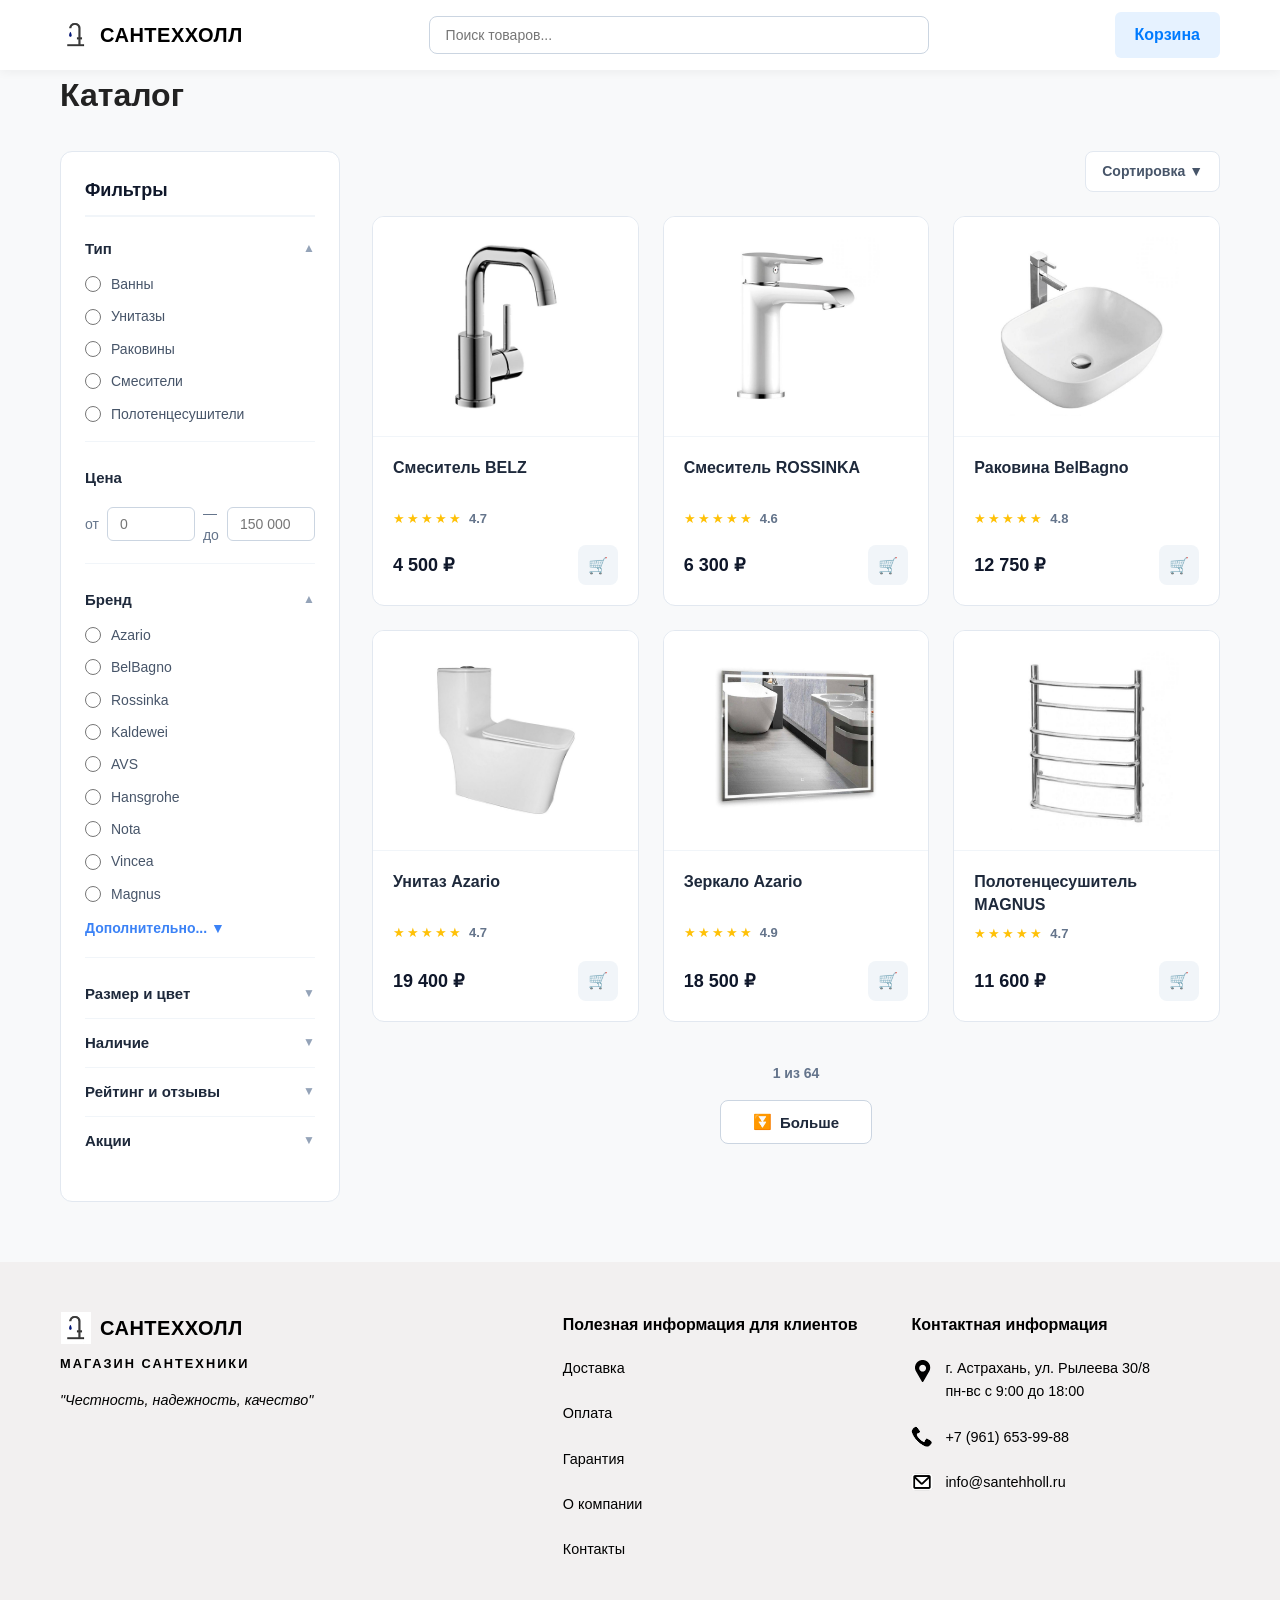
==== commit 6764519e: "Add files via upload" ====
--- a/САНТЕХХОЛЛ/Каталог.html
+++ b/САНТЕХХОЛЛ/Каталог.html
@@ -213,6 +213,7 @@
             <div class="footer-contacts">
                 <h4>Контактная информация</h4>
                 <ul>
+                <li>
                     <img src="images/значок 1.png" class="contact-icon" alt="Адрес">
     г. Астрахань, ул. Рылеева 30/8<br>пн-вс с 9:00 до 18:00
 </li>
--- a/САНТЕХХОЛЛ/style.css
+++ b/САНТЕХХОЛЛ/style.css
@@ -803,7 +803,6 @@
     margin-bottom: 8px;
     min-height: 44px;
     display: -webkit-box;
-    line-clamp: 2;
     -webkit-line-clamp: 2;
     -webkit-box-orient: vertical;
     overflow: hidden;
@@ -1234,7 +1233,6 @@
     color: #1e293b;
     margin-bottom: 6px;
     display: -webkit-box;
-    line-clamp: 2;
     -webkit-line-clamp: 2;
     -webkit-box-orient: vertical;
     overflow: hidden;
@@ -1765,7 +1763,6 @@
     height: 36px;
     overflow: hidden;
     display: -webkit-box;
-    line-clamp: 2;
     -webkit-line-clamp: 2;
     -webkit-box-orient: vertical;
 }
